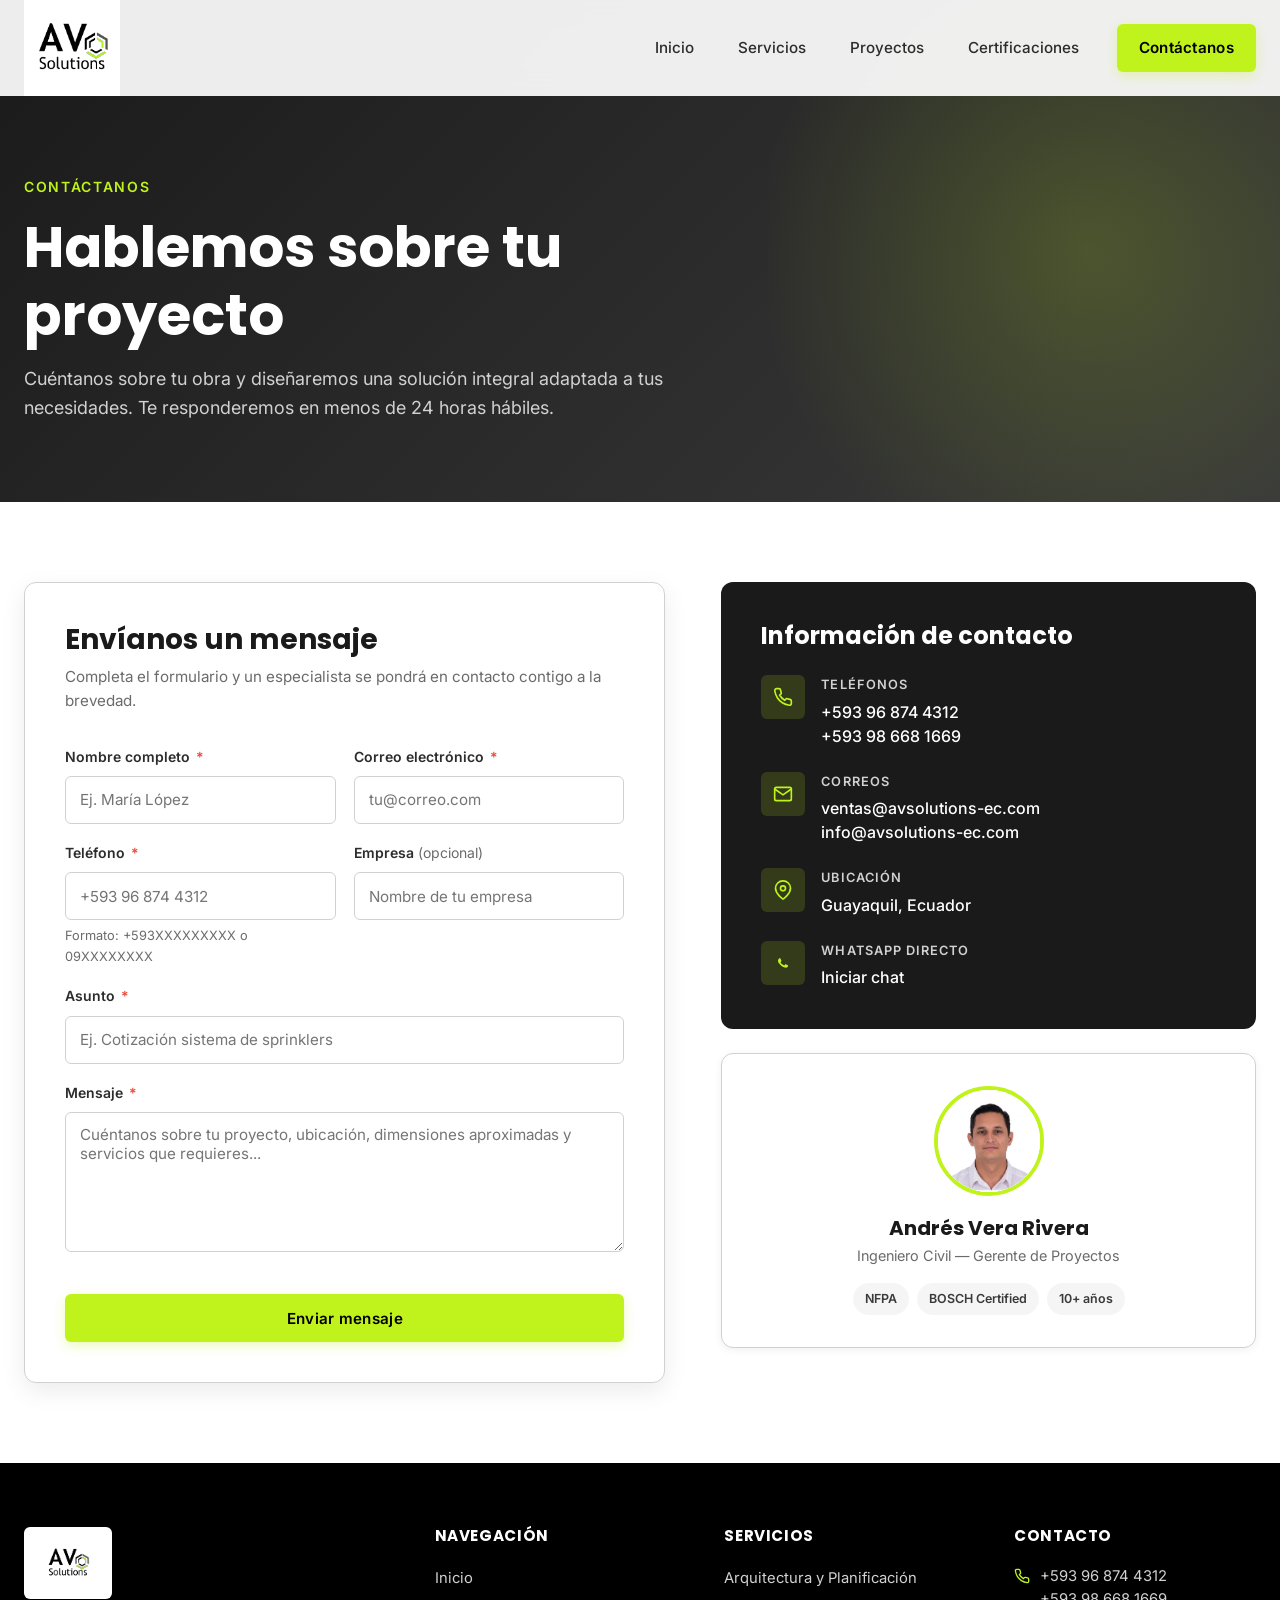
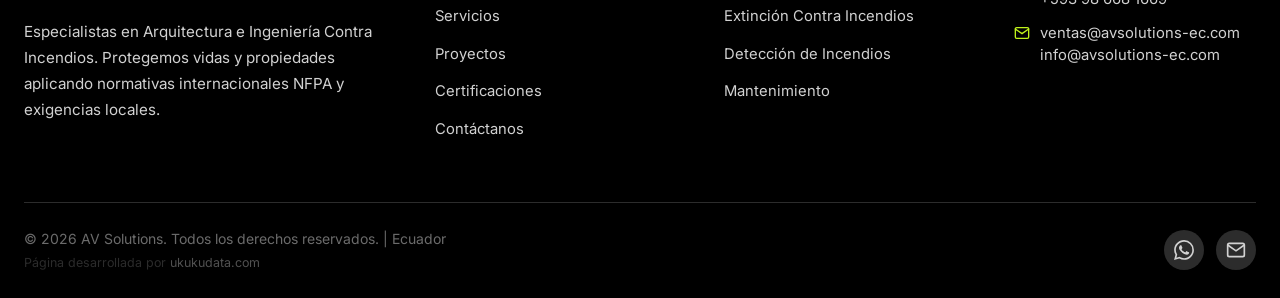
==== contactanos.html @ bc792be4 "Initial commit: AV Solutions website" ====
<!DOCTYPE html>
<html lang="es">
<head>
    <meta charset="UTF-8">
    <meta name="viewport" content="width=device-width, initial-scale=1.0">
    <meta name="description" content="Contáctanos para asesoría en sistemas contra incendios. AV Solutions - Ecuador. Andrés Vera Rivera, Ingeniero Civil, Gerente de Proyectos.">
    <title>Contáctanos - AV Solutions | Arquitectura e Ingeniería Contra Incendios</title>

    <link rel="icon" type="image/svg+xml" href="img/Logo_del_Cliente.svg">
    <link rel="preconnect" href="https://fonts.googleapis.com">
    <link rel="preconnect" href="https://fonts.gstatic.com" crossorigin>
    <link href="https://fonts.googleapis.com/css2?family=Inter:wght@400;500;600;700&family=Poppins:wght@500;600;700;800&display=swap" rel="stylesheet">
    <link rel="stylesheet" href="css/styles.css">

    <!-- Forminit SDK -->
    <script src="https://forminit.com/sdk/v1/forminit.js" defer></script>
</head>
<body>

    <!-- ============= HEADER ============= -->
    <header class="header">
        <div class="container">
            <nav class="nav" aria-label="Navegación principal">
                <a href="index.html" class="nav-logo" aria-label="AV Solutions - Inicio">
                    <img src="img/Logo_del_Cliente.svg" alt="AV Solutions">
                </a>

                <button class="nav-toggle" aria-label="Abrir menú" aria-expanded="false">
                    <span></span>
                    <span></span>
                    <span></span>
                </button>

                <ul class="nav-menu">
                    <li><a href="index.html" class="nav-link">Inicio</a></li>
                    <li><a href="servicios.html" class="nav-link">Servicios</a></li>
                    <li><a href="index.html#proyectos" class="nav-link">Proyectos</a></li>
                    <li><a href="index.html#certificaciones" class="nav-link">Certificaciones</a></li>
                    <li><a href="contactanos.html" class="btn btn-primary nav-cta is-active">Contáctanos</a></li>
                </ul>
            </nav>
        </div>
    </header>

    <!-- ============= PAGE HERO ============= -->
    <section class="page-hero">
        <div class="container">
            <p class="page-hero-eyebrow">Contáctanos</p>
            <h1 class="page-hero-title">Hablemos sobre tu proyecto</h1>
            <p class="page-hero-text">
                Cuéntanos sobre tu obra y diseñaremos una solución integral adaptada a tus necesidades. Te responderemos en menos de 24 horas hábiles.
            </p>
        </div>
    </section>

    <!-- ============= CONTACTO ============= -->
    <section class="contacto">
        <div class="container">
            <div class="contacto-grid">

                <!-- ----- Formulario ----- -->
                <div class="reveal">
                    <div class="form-card">
                        <h2>Envíanos un mensaje</h2>
                        <p class="form-card-subtitle">Completa el formulario y un especialista se pondrá en contacto contigo a la brevedad.</p>

                        <form id="contact-form" class="form-grid" novalidate>

                            <div class="form-field">
                                <label for="fullName" class="form-label">
                                    Nombre completo <span class="required">*</span>
                                </label>
                                <input
                                    type="text"
                                    id="fullName"
                                    name="fi-sender-fullName"
                                    class="form-input"
                                    placeholder="Ej. María López"
                                    autocomplete="name"
                                    required
                                >
                                <span class="form-error"></span>
                            </div>

                            <div class="form-field">
                                <label for="email" class="form-label">
                                    Correo electrónico <span class="required">*</span>
                                </label>
                                <input
                                    type="email"
                                    id="email"
                                    name="fi-sender-email"
                                    class="form-input"
                                    placeholder="tu@correo.com"
                                    autocomplete="email"
                                    required
                                >
                                <span class="form-error"></span>
                            </div>

                            <div class="form-field">
                                <label for="phone" class="form-label">
                                    Teléfono <span class="required">*</span>
                                </label>
                                <input
                                    type="tel"
                                    id="phone"
                                    name="fi-sender-phone"
                                    class="form-input"
                                    placeholder="+593 96 874 4312"
                                    autocomplete="tel"
                                    required
                                >
                                <span class="form-help">Formato: +593XXXXXXXXX o 09XXXXXXXX</span>
                                <span class="form-error"></span>
                            </div>

                            <div class="form-field">
                                <label for="company" class="form-label">
                                    Empresa <span style="color: var(--color-gris-500); font-weight: normal;">(opcional)</span>
                                </label>
                                <input
                                    type="text"
                                    id="company"
                                    name="fi-text-company"
                                    class="form-input"
                                    placeholder="Nombre de tu empresa"
                                    autocomplete="organization"
                                >
                                <span class="form-error"></span>
                            </div>

                            <div class="form-field full">
                                <label for="subject" class="form-label">
                                    Asunto <span class="required">*</span>
                                </label>
                                <input
                                    type="text"
                                    id="subject"
                                    name="fi-text-subject"
                                    class="form-input"
                                    placeholder="Ej. Cotización sistema de sprinklers"
                                    required
                                >
                                <span class="form-error"></span>
                            </div>

                            <div class="form-field full">
                                <label for="message" class="form-label">
                                    Mensaje <span class="required">*</span>
                                </label>
                                <textarea
                                    id="message"
                                    name="fi-text-message"
                                    class="form-textarea"
                                    placeholder="Cuéntanos sobre tu proyecto, ubicación, dimensiones aproximadas y servicios que requieres..."
                                    rows="5"
                                    required
                                ></textarea>
                                <span class="form-error"></span>
                            </div>

                            <button type="submit" class="btn btn-primary form-submit">
                                Enviar mensaje
                            </button>

                            <div class="form-message" role="status" aria-live="polite"></div>
                        </form>
                    </div>
                </div>

                <!-- ----- Información de contacto ----- -->
                <div class="reveal">
                    <div class="contact-info-card">
                        <h3>Información de contacto</h3>
                        <div class="contact-info-list">
                            <div class="contact-info-item">
                                <div class="contact-info-icon">
                                    <svg width="20" height="20" viewBox="0 0 24 24" fill="none" stroke="currentColor" stroke-width="2" stroke-linecap="round">
                                        <path d="M22 16.92v3a2 2 0 0 1-2.18 2 19.79 19.79 0 0 1-8.63-3.07 19.5 19.5 0 0 1-6-6 19.79 19.79 0 0 1-3.07-8.67A2 2 0 0 1 4.11 2h3a2 2 0 0 1 2 1.72 12.84 12.84 0 0 0 .7 2.81 2 2 0 0 1-.45 2.11L8.09 9.91a16 16 0 0 0 6 6l1.27-1.27a2 2 0 0 1 2.11-.45 12.84 12.84 0 0 0 2.81.7A2 2 0 0 1 22 16.92z"/>
                                    </svg>
                                </div>
                                <div class="contact-info-text">
                                    <span class="label">Teléfonos</span>
                                    <span class="value">
                                        <a href="tel:+593968744312">+593 96 874 4312</a><br>
                                        <a href="tel:+593986681669">+593 98 668 1669</a>
                                    </span>
                                </div>
                            </div>

                            <div class="contact-info-item">
                                <div class="contact-info-icon">
                                    <svg width="20" height="20" viewBox="0 0 24 24" fill="none" stroke="currentColor" stroke-width="2" stroke-linecap="round">
                                        <path d="M4 4h16c1.1 0 2 .9 2 2v12c0 1.1-.9 2-2 2H4c-1.1 0-2-.9-2-2V6c0-1.1.9-2 2-2z"/>
                                        <polyline points="22,6 12,13 2,6"/>
                                    </svg>
                                </div>
                                <div class="contact-info-text">
                                    <span class="label">Correos</span>
                                    <span class="value">
                                        <a href="mailto:ventas@avsolutions-ec.com">ventas@avsolutions-ec.com</a><br>
                                        <a href="mailto:info@avsolutions-ec.com">info@avsolutions-ec.com</a>
                                    </span>
                                </div>
                            </div>

                            <div class="contact-info-item">
                                <div class="contact-info-icon">
                                    <svg width="20" height="20" viewBox="0 0 24 24" fill="none" stroke="currentColor" stroke-width="2" stroke-linecap="round">
                                        <path d="M21 10c0 7-9 13-9 13s-9-6-9-13a9 9 0 0 1 18 0z"/>
                                        <circle cx="12" cy="10" r="3"/>
                                    </svg>
                                </div>
                                <div class="contact-info-text">
                                    <span class="label">Ubicación</span>
                                    <span class="value">Guayaquil, Ecuador</span>
                                </div>
                            </div>

                            <div class="contact-info-item">
                                <div class="contact-info-icon">
                                    <svg width="20" height="20" viewBox="0 0 24 24" fill="currentColor">
                                        <path d="M17.472 14.382c-.297-.149-1.758-.867-2.03-.967-.273-.099-.471-.148-.67.15-.197.297-.767.966-.94 1.164-.173.199-.347.223-.644.075-.297-.15-1.255-.463-2.39-1.475-.883-.788-1.48-1.761-1.653-2.059-.173-.297-.018-.458.13-.606.134-.133.298-.347.446-.52.149-.174.198-.298.298-.497.099-.198.05-.371-.025-.52-.075-.149-.669-1.612-.916-2.207-.242-.579-.487-.5-.669-.51-.173-.008-.371-.01-.57-.01-.198 0-.52.074-.792.372-.272.297-1.04 1.016-1.04 2.479 0 1.462 1.065 2.875 1.213 3.074.149.198 2.096 3.2 5.077 4.487.709.306 1.262.489 1.694.625.712.227 1.36.195 1.871.118.571-.085 1.758-.719 2.006-1.413.248-.694.248-1.289.173-1.413-.074-.124-.272-.198-.57-.347"/>
                                    </svg>
                                </div>
                                <div class="contact-info-text">
                                    <span class="label">WhatsApp directo</span>
                                    <span class="value">
                                        <a href="https://wa.me/593968744312" target="_blank" rel="noopener">Iniciar chat</a>
                                    </span>
                                </div>
                            </div>
                        </div>
                    </div>

                    <div class="manager-card">
                        <div class="manager-photo">
                            <img src="img/Foto_Cliente.svg" alt="Andrés Vera Rivera">
                        </div>
                        <h4>Andrés Vera Rivera</h4>
                        <p class="role">Ingeniero Civil — Gerente de Proyectos</p>
                        <div class="badges">
                            <span class="badge">NFPA</span>
                            <span class="badge">BOSCH Certified</span>
                            <span class="badge">10+ años</span>
                        </div>
                    </div>
                </div>

            </div>
        </div>
    </section>

    <!-- ============= FOOTER ============= -->
    <footer class="footer">
        <div class="container">
            <div class="footer-grid">
                <div class="footer-brand">
                    <a href="index.html" class="footer-brand-logo" aria-label="AV Solutions - Inicio">
                        <img src="img/Logo_del_Cliente.svg" alt="AV Solutions">
                    </a>
                    <p>Especialistas en Arquitectura e Ingeniería Contra Incendios. Protegemos vidas y propiedades aplicando normativas internacionales NFPA y exigencias locales.</p>
                </div>

                <div class="footer-col">
                    <h5>Navegación</h5>
                    <ul>
                        <li><a href="index.html">Inicio</a></li>
                        <li><a href="servicios.html">Servicios</a></li>
                        <li><a href="index.html#proyectos">Proyectos</a></li>
                        <li><a href="index.html#certificaciones">Certificaciones</a></li>
                        <li><a href="contactanos.html">Contáctanos</a></li>
                    </ul>
                </div>

                <div class="footer-col">
                    <h5>Servicios</h5>
                    <ul>
                        <li><a href="servicios.html#arquitectura">Arquitectura y Planificación</a></li>
                        <li><a href="servicios.html#extincion">Extinción Contra Incendios</a></li>
                        <li><a href="servicios.html#deteccion">Detección de Incendios</a></li>
                        <li><a href="servicios.html#mantenimiento">Mantenimiento</a></li>
                    </ul>
                </div>

                <div class="footer-col">
                    <h5>Contacto</h5>
                    <div class="footer-contact-item">
                        <svg width="16" height="16" viewBox="0 0 24 24" fill="none" stroke="currentColor" stroke-width="2" stroke-linecap="round"><path d="M22 16.92v3a2 2 0 0 1-2.18 2 19.79 19.79 0 0 1-8.63-3.07 19.5 19.5 0 0 1-6-6 19.79 19.79 0 0 1-3.07-8.67A2 2 0 0 1 4.11 2h3a2 2 0 0 1 2 1.72 12.84 12.84 0 0 0 .7 2.81 2 2 0 0 1-.45 2.11L8.09 9.91a16 16 0 0 0 6 6l1.27-1.27a2 2 0 0 1 2.11-.45 12.84 12.84 0 0 0 2.81.7A2 2 0 0 1 22 16.92z"/></svg>
                        <span>+593 96 874 4312<br>+593 98 668 1669</span>
                    </div>
                    <div class="footer-contact-item">
                        <svg width="16" height="16" viewBox="0 0 24 24" fill="none" stroke="currentColor" stroke-width="2" stroke-linecap="round"><path d="M4 4h16c1.1 0 2 .9 2 2v12c0 1.1-.9 2-2 2H4c-1.1 0-2-.9-2-2V6c0-1.1.9-2 2-2z"/><polyline points="22,6 12,13 2,6"/></svg>
                        <span>ventas@avsolutions-ec.com<br>info@avsolutions-ec.com</span>
                    </div>
                </div>
            </div>

            <div class="footer-bottom">
                <p>&copy; <span id="year">2025</span> AV Solutions. Todos los derechos reservados. | Ecuador<br><span class="footer-credit">Página desarrollada por <a href="https://ukukudata.com" target="_blank" rel="noopener">ukukudata.com</a></span></p>
                <div class="footer-social" aria-label="Redes sociales">
                    <a href="https://wa.me/593968744312" aria-label="WhatsApp" target="_blank" rel="noopener">
                        <svg width="20" height="20" viewBox="0 0 24 24" fill="currentColor"><path d="M17.472 14.382c-.297-.149-1.758-.867-2.03-.967-.273-.099-.471-.148-.67.15-.197.297-.767.966-.94 1.164-.173.199-.347.223-.644.075-.297-.15-1.255-.463-2.39-1.475-.883-.788-1.48-1.761-1.653-2.059-.173-.297-.018-.458.13-.606.134-.133.298-.347.446-.52.149-.174.198-.298.298-.497.099-.198.05-.371-.025-.52-.075-.149-.669-1.612-.916-2.207-.242-.579-.487-.5-.669-.51-.173-.008-.371-.01-.57-.01-.198 0-.52.074-.792.372-.272.297-1.04 1.016-1.04 2.479 0 1.462 1.065 2.875 1.213 3.074.149.198 2.096 3.2 5.077 4.487.709.306 1.262.489 1.694.625.712.227 1.36.195 1.871.118.571-.085 1.758-.719 2.006-1.413.248-.694.248-1.289.173-1.413-.074-.124-.272-.198-.57-.347m-5.421 7.403h-.004a9.87 9.87 0 01-5.031-1.378l-.361-.214-3.741.982.998-3.648-.235-.374a9.86 9.86 0 01-1.51-5.26c.001-5.45 4.436-9.884 9.888-9.884 2.64 0 5.122 1.03 6.988 2.898a9.825 9.825 0 012.893 6.994c-.003 5.45-4.437 9.884-9.885 9.884m8.413-18.297A11.815 11.815 0 0012.05 0C5.495 0 .16 5.335.157 11.892c0 2.096.547 4.142 1.588 5.945L.057 24l6.305-1.654a11.882 11.882 0 005.683 1.448h.005c6.554 0 11.89-5.335 11.893-11.893a11.821 11.821 0 00-3.48-8.413Z"/></svg>
                    </a>
                    <a href="mailto:ventas@avsolutions-ec.com" aria-label="Email">
                        <svg width="20" height="20" viewBox="0 0 24 24" fill="none" stroke="currentColor" stroke-width="2"><path d="M4 4h16c1.1 0 2 .9 2 2v12c0 1.1-.9 2-2 2H4c-1.1 0-2-.9-2-2V6c0-1.1.9-2 2-2z"/><polyline points="22,6 12,13 2,6"/></svg>
                    </a>
                </div>
            </div>
        </div>
    </footer>

    <script>document.getElementById('year').textContent = new Date().getFullYear();</script>
    <script src="js/script.js"></script>

</body>
</html>
---- css/styles.css ----
/* ==========================================================================
   AV Solutions — Hoja de estilos principal
   Arquitectura e Ingeniería Contra Incendios
   ========================================================================== */

/* ---------- Variables de marca ---------- */
:root {
    --color-verde: #C0F31B;
    --color-verde-oscuro: #9BC516;
    --color-verde-suave: #E8FBC2;
    --color-negro: #000000;
    --color-gris-900: #1A1A1A;
    --color-gris-800: #2C2C2C;
    --color-gris-700: #3A3A3A;
    --color-gris-500: #6B6B6B;
    --color-gris-300: #D1D1D1;
    --color-gris-100: #F5F5F5;
    --color-blanco: #FFFFFF;
    --color-error: #E74C3C;
    --color-exito: #27AE60;

    --font-base: 'Inter', system-ui, -apple-system, sans-serif;
    --font-display: 'Poppins', system-ui, sans-serif;

    --header-height: 96px;
    --container-max: 1280px;
    --radio-sm: 6px;
    --radio-md: 12px;
    --radio-lg: 20px;

    --sombra-sm: 0 2px 8px rgba(0, 0, 0, 0.06);
    --sombra-md: 0 8px 24px rgba(0, 0, 0, 0.08);
    --sombra-lg: 0 16px 48px rgba(0, 0, 0, 0.12);

    --transicion: 0.3s cubic-bezier(0.4, 0, 0.2, 1);
}

/* ---------- Reset ---------- */
*,
*::before,
*::after {
    box-sizing: border-box;
    margin: 0;
    padding: 0;
}

html {
    scroll-behavior: smooth;
    -webkit-text-size-adjust: 100%;
}

body {
    font-family: var(--font-base);
    color: var(--color-gris-800);
    background-color: var(--color-blanco);
    line-height: 1.6;
    font-size: 16px;
    -webkit-font-smoothing: antialiased;
    overflow-x: hidden;
}

img,
svg {
    max-width: 100%;
    height: auto;
    display: block;
}

a {
    color: inherit;
    text-decoration: none;
    transition: color var(--transicion);
}

button {
    font-family: inherit;
    cursor: pointer;
    border: none;
    background: none;
}

ul {
    list-style: none;
}

h1, h2, h3, h4, h5, h6 {
    font-family: var(--font-display);
    color: var(--color-gris-900);
    line-height: 1.2;
    font-weight: 700;
}

/* ---------- Layout ---------- */
.container {
    width: 100%;
    max-width: var(--container-max);
    margin: 0 auto;
    padding: 0 24px;
}

section {
    padding: 80px 0;
}

.section-header {
    text-align: center;
    margin-bottom: 56px;
}

.section-eyebrow {
    display: inline-block;
    color: var(--color-gris-700);
    font-size: 0.875rem;
    font-weight: 600;
    letter-spacing: 0.12em;
    text-transform: uppercase;
    margin-bottom: 16px;
    position: relative;
    padding-left: 40px;
}

.section-eyebrow::before {
    content: '';
    position: absolute;
    left: 0;
    top: 50%;
    width: 28px;
    height: 2px;
    background: var(--color-verde);
}

.section-title {
    font-size: clamp(1.75rem, 4vw, 2.75rem);
    margin-bottom: 16px;
}

.section-subtitle {
    color: var(--color-gris-500);
    font-size: 1.0625rem;
    max-width: 640px;
    margin: 0 auto;
}

/* ---------- Botones ---------- */
.btn {
    display: inline-flex;
    align-items: center;
    justify-content: center;
    gap: 8px;
    padding: 14px 28px;
    border-radius: var(--radio-sm);
    font-weight: 600;
    font-size: 0.95rem;
    letter-spacing: 0.02em;
    transition: all var(--transicion);
    min-height: 48px;
    cursor: pointer;
    text-align: center;
}

.btn-primary {
    background-color: var(--color-verde);
    color: var(--color-negro);
    box-shadow: 0 4px 12px rgba(192, 243, 27, 0.3);
}

.btn-primary:hover {
    background-color: var(--color-verde-oscuro);
    transform: translateY(-2px);
    box-shadow: 0 6px 20px rgba(192, 243, 27, 0.4);
}

.btn-dark {
    background-color: var(--color-gris-900);
    color: var(--color-blanco);
}

.btn-dark:hover {
    background-color: var(--color-negro);
    transform: translateY(-2px);
    box-shadow: var(--sombra-md);
}

.btn-outline {
    background-color: transparent;
    color: var(--color-gris-900);
    border: 2px solid var(--color-gris-900);
}

.btn-outline:hover {
    background-color: var(--color-gris-900);
    color: var(--color-blanco);
}

.btn-arrow::after {
    content: '→';
    transition: transform var(--transicion);
}

.btn-arrow:hover::after {
    transform: translateX(4px);
}

/* ==========================================================================
   HEADER / NAVBAR
   ========================================================================== */
.header {
    position: fixed;
    top: 0;
    left: 0;
    right: 0;
    height: var(--header-height);
    background: rgba(255, 255, 255, 0.92);
    backdrop-filter: blur(12px);
    -webkit-backdrop-filter: blur(12px);
    z-index: 1000;
    border-bottom: 1px solid transparent;
    transition: border-color var(--transicion), box-shadow var(--transicion);
}

.header.is-scrolled {
    border-bottom-color: var(--color-gris-300);
    box-shadow: var(--sombra-sm);
}

.nav {
    height: 100%;
    display: flex;
    align-items: center;
    justify-content: space-between;
}

.nav-logo {
    display: flex;
    align-items: center;
    height: 100%;
    padding: 0;
    margin: 0;
    z-index: 1100;
}

.nav-logo img {
    height: 100%;
    width: auto;
    max-height: 96px;
    display: block;
}

.nav-menu {
    display: flex;
    align-items: center;
    gap: 8px;
}

.nav-link {
    display: inline-block;
    padding: 10px 18px;
    color: var(--color-gris-800);
    font-weight: 500;
    font-size: 0.95rem;
    border-radius: var(--radio-sm);
    position: relative;
    transition: color var(--transicion), background var(--transicion);
}

.nav-link:hover {
    color: var(--color-negro);
}

.nav-link.is-active {
    color: var(--color-negro);
    font-weight: 600;
}

.nav-link.is-active::after {
    content: '';
    position: absolute;
    left: 18px;
    right: 18px;
    bottom: 4px;
    height: 3px;
    background: var(--color-verde);
    border-radius: 2px;
}

.nav-cta {
    margin-left: 12px;
    padding: 12px 22px;
    min-height: 44px;
}

.nav-toggle {
    display: none;
    width: 44px;
    height: 44px;
    flex-direction: column;
    justify-content: center;
    align-items: center;
    gap: 5px;
    z-index: 1100;
}

.nav-toggle span {
    display: block;
    width: 24px;
    height: 2px;
    background-color: var(--color-gris-900);
    transition: all var(--transicion);
    border-radius: 2px;
}

.nav-toggle.is-open span:nth-child(1) {
    transform: translateY(7px) rotate(45deg);
}

.nav-toggle.is-open span:nth-child(2) {
    opacity: 0;
}

.nav-toggle.is-open span:nth-child(3) {
    transform: translateY(-7px) rotate(-45deg);
}

/* ==========================================================================
   HERO — INICIO
   ========================================================================== */
.hero {
    position: relative;
    min-height: 92vh;
    display: flex;
    align-items: center;
    padding: calc(var(--header-height) + 60px) 0 80px;
    background: linear-gradient(135deg, #FAFAFA 0%, #FFFFFF 60%, #F0F0F0 100%);
    overflow: hidden;
}

.hero::before {
    content: '';
    position: absolute;
    top: -10%;
    right: -10%;
    width: 60%;
    height: 70%;
    background: radial-gradient(circle, var(--color-verde-suave) 0%, transparent 70%);
    opacity: 0.7;
    z-index: 0;
}

.hero-shape {
    position: absolute;
    bottom: 0;
    left: 0;
    width: 35%;
    height: 60%;
    background: linear-gradient(135deg, var(--color-verde) 0%, var(--color-verde-suave) 100%);
    clip-path: polygon(0 100%, 0 0, 100% 100%);
    opacity: 0.18;
    z-index: 0;
}

.hero-content {
    position: relative;
    z-index: 2;
    display: grid;
    grid-template-columns: 1.2fr 1fr;
    gap: 64px;
    align-items: center;
}

.hero-text {
    max-width: 640px;
}

.hero-eyebrow {
    display: inline-flex;
    align-items: center;
    gap: 10px;
    padding: 8px 18px;
    background: var(--color-blanco);
    border: 1px solid var(--color-gris-300);
    border-radius: 100px;
    font-size: 0.85rem;
    font-weight: 600;
    color: var(--color-gris-800);
    margin-bottom: 28px;
    box-shadow: var(--sombra-sm);
}

.hero-eyebrow .dot {
    width: 8px;
    height: 8px;
    border-radius: 50%;
    background: var(--color-verde);
    box-shadow: 0 0 0 4px rgba(192, 243, 27, 0.25);
}

.hero-title {
    font-size: clamp(2.25rem, 5.5vw, 4rem);
    line-height: 1.05;
    letter-spacing: -0.02em;
    margin-bottom: 24px;
}

.hero-title .accent {
    position: relative;
    display: inline-block;
}

.hero-title .accent::after {
    content: '';
    position: absolute;
    left: 0;
    right: 0;
    bottom: 6px;
    height: 14px;
    background: var(--color-verde);
    z-index: -1;
    opacity: 0.85;
}

.hero-subtitle {
    font-size: 1.125rem;
    color: var(--color-gris-700);
    margin-bottom: 36px;
    max-width: 560px;
}

.hero-actions {
    display: flex;
    flex-wrap: wrap;
    gap: 16px;
    margin-bottom: 48px;
}

.hero-stats {
    display: flex;
    gap: 40px;
    padding-top: 32px;
    border-top: 1px solid var(--color-gris-300);
}

.hero-stat .num {
    font-family: var(--font-display);
    font-size: 2rem;
    font-weight: 700;
    color: var(--color-gris-900);
    display: block;
    line-height: 1;
}

.hero-stat .label {
    font-size: 0.85rem;
    color: var(--color-gris-500);
    margin-top: 6px;
    display: block;
}

.hero-visual {
    position: relative;
    aspect-ratio: 1 / 1;
    max-width: 520px;
    width: 100%;
    justify-self: end;
}

/* ----- Carrusel del hero ----- */
.hero-carousel {
    position: absolute;
    inset: 0;
    border-radius: var(--radio-lg);
    overflow: hidden;
    box-shadow: var(--sombra-lg);
    background: var(--color-gris-900);
}

.hero-carousel::after {
    content: '';
    position: absolute;
    inset: 0;
    background: linear-gradient(180deg, transparent 50%, rgba(0,0,0,0.25) 100%);
    pointer-events: none;
    z-index: 2;
}

.hero-slide {
    position: absolute;
    inset: 0;
    opacity: 0;
    transform: scale(1.08);
    transition: opacity 1.2s ease, transform 6s ease;
    z-index: 1;
}

.hero-slide img,
.hero-slide svg {
    width: 100%;
    height: 100%;
    object-fit: cover;
    display: block;
}

.hero-slide.is-active {
    opacity: 1;
    transform: scale(1);
    z-index: 2;
}

.hero-carousel-dots {
    position: absolute;
    bottom: 18px;
    left: 50%;
    transform: translateX(-50%);
    display: flex;
    gap: 8px;
    z-index: 4;
}

.hero-carousel-dot {
    width: 8px;
    height: 8px;
    border-radius: 50%;
    background: rgba(255, 255, 255, 0.4);
    border: none;
    padding: 0;
    cursor: pointer;
    transition: all var(--transicion);
}

.hero-carousel-dot.is-active {
    background: var(--color-verde);
    width: 24px;
    border-radius: 4px;
}

.hero-slide-label {
    position: absolute;
    bottom: 48px;
    left: 24px;
    right: 24px;
    color: var(--color-blanco);
    z-index: 3;
    font-family: var(--font-display);
    font-weight: 600;
    font-size: 1.1rem;
    text-shadow: 0 2px 8px rgba(0,0,0,0.5);
    opacity: 0;
    transform: translateY(10px);
    transition: opacity 0.6s ease 0.4s, transform 0.6s ease 0.4s;
}

.hero-slide.is-active .hero-slide-label {
    opacity: 1;
    transform: translateY(0);
}

.hero-badge {
    position: absolute;
    bottom: -24px;
    left: -24px;
    background: var(--color-blanco);
    padding: 18px 22px;
    border-radius: var(--radio-md);
    box-shadow: var(--sombra-lg);
    display: flex;
    align-items: center;
    gap: 14px;
    z-index: 3;
}

.hero-badge .badge-icon {
    width: 44px;
    height: 44px;
    border-radius: 50%;
    background: var(--color-verde);
    display: flex;
    align-items: center;
    justify-content: center;
    flex-shrink: 0;
    color: var(--color-negro);
    font-weight: 800;
    font-size: 1.25rem;
}

.hero-badge .badge-text {
    font-size: 0.85rem;
    line-height: 1.3;
}

.hero-badge .badge-text strong {
    display: block;
    font-size: 0.95rem;
    color: var(--color-gris-900);
}

/* ==========================================================================
   HERO — Páginas internas
   ========================================================================== */
.page-hero {
    padding: calc(var(--header-height) + 80px) 0 80px;
    background: linear-gradient(135deg, var(--color-gris-900) 0%, var(--color-gris-700) 100%);
    color: var(--color-blanco);
    position: relative;
    overflow: hidden;
}

.page-hero::before {
    content: '';
    position: absolute;
    top: -30%;
    right: -10%;
    width: 50%;
    height: 160%;
    background: radial-gradient(circle, rgba(192, 243, 27, 0.18), transparent 65%);
}

.page-hero .container {
    position: relative;
    z-index: 2;
}

.page-hero-eyebrow {
    color: var(--color-verde);
    font-size: 0.875rem;
    font-weight: 600;
    letter-spacing: 0.12em;
    text-transform: uppercase;
    margin-bottom: 16px;
}

.page-hero-title {
    font-size: clamp(2rem, 5vw, 3.5rem);
    color: var(--color-blanco);
    margin-bottom: 16px;
    max-width: 800px;
}

.page-hero-text {
    color: var(--color-gris-300);
    font-size: 1.125rem;
    max-width: 700px;
}

.page-hero.has-visual .page-hero-grid {
    display: grid;
    grid-template-columns: 1.2fr 1fr;
    gap: 56px;
    align-items: center;
}

.page-hero-visual {
    position: relative;
    aspect-ratio: 4 / 3;
    border-radius: var(--radio-lg);
    overflow: hidden;
    box-shadow: var(--sombra-lg);
    background: var(--color-gris-700);
}

.page-hero-visual img,
.page-hero-visual svg {
    width: 100%;
    height: 100%;
    object-fit: cover;
    display: block;
    animation: zoomIn 1.4s ease both;
}

.page-hero-visual::after {
    content: '';
    position: absolute;
    inset: 0;
    background: linear-gradient(135deg, transparent 50%, rgba(192, 243, 27, 0.18));
    pointer-events: none;
}

@keyframes zoomIn {
    from { opacity: 0; transform: scale(1.1); }
    to { opacity: 1; transform: scale(1); }
}

@media (max-width: 1024px) {
    .page-hero.has-visual .page-hero-grid {
        grid-template-columns: 1fr;
        gap: 40px;
    }
}

/* ==========================================================================
   SERVICIOS PREVIEW (Inicio)
   ========================================================================== */
.servicios {
    background: var(--color-gris-100);
}

.servicios-grid {
    display: grid;
    grid-template-columns: repeat(3, 1fr);
    gap: 28px;
}

.servicio-card {
    background: var(--color-blanco);
    border-radius: var(--radio-md);
    padding: 36px 32px;
    transition: transform var(--transicion), box-shadow var(--transicion);
    border: 1px solid transparent;
    position: relative;
    overflow: hidden;
}

.servicio-card::before {
    content: '';
    position: absolute;
    top: 0;
    left: 0;
    right: 0;
    height: 4px;
    background: var(--color-verde);
    transform: scaleX(0);
    transform-origin: left;
    transition: transform 0.4s cubic-bezier(0.4, 0, 0.2, 1);
}

.servicio-card:hover {
    transform: translateY(-6px);
    box-shadow: var(--sombra-lg);
    border-color: var(--color-gris-300);
}

.servicio-card:hover::before {
    transform: scaleX(1);
}

.servicio-icon {
    width: 64px;
    height: 64px;
    border-radius: var(--radio-sm);
    background: var(--color-verde-suave);
    display: flex;
    align-items: center;
    justify-content: center;
    margin-bottom: 24px;
    color: var(--color-gris-900);
    overflow: hidden;
}

.servicio-icon img {
    width: 100%;
    height: 100%;
    object-fit: contain;
    padding: 8px;
}

.servicio-card h3 {
    font-size: 1.375rem;
    margin-bottom: 12px;
}

.servicio-card p {
    color: var(--color-gris-500);
    margin-bottom: 24px;
    font-size: 0.95rem;
}

.servicio-features {
    margin-bottom: 24px;
}

.servicio-features li {
    padding: 8px 0 8px 28px;
    position: relative;
    color: var(--color-gris-700);
    font-size: 0.925rem;
    border-bottom: 1px solid var(--color-gris-100);
}

.servicio-features li:last-child {
    border-bottom: none;
}

.servicio-features li::before {
    content: '';
    position: absolute;
    left: 0;
    top: 18px;
    width: 14px;
    height: 2px;
    background: var(--color-verde);
}

.servicio-link {
    display: inline-flex;
    align-items: center;
    gap: 8px;
    color: var(--color-gris-900);
    font-weight: 600;
    font-size: 0.9rem;
}

.servicio-link::after {
    content: '→';
    transition: transform var(--transicion);
}

.servicio-link:hover::after {
    transform: translateX(4px);
}

/* ==========================================================================
   PROYECTOS EMBLEMÁTICOS
   ========================================================================== */
.proyectos-grid {
    display: grid;
    grid-template-columns: repeat(3, 1fr);
    gap: 24px;
}

.proyecto-card {
    position: relative;
    aspect-ratio: 1 / 1;
    border-radius: var(--radio-md);
    overflow: hidden;
    background: var(--color-gris-900);
    cursor: pointer;
    transition: transform var(--transicion);
}

.proyecto-card:hover {
    transform: translateY(-4px);
}

.proyecto-media {
    position: absolute;
    inset: 0;
    overflow: hidden;
}

.proyecto-media-slide {
    position: absolute;
    inset: 0;
    opacity: 0;
    transform: scale(1.06);
    transition: opacity 1s ease, transform 5s ease;
}

.proyecto-media-slide.is-active {
    opacity: 1;
    transform: scale(1);
}

.proyecto-card:hover .proyecto-media-slide.is-active {
    transform: scale(1.08);
}

.proyecto-media-slide img {
    width: 100%;
    height: 100%;
    object-fit: cover;
    display: block;
}

.proyecto-overlay {
    position: absolute;
    inset: 0;
    background: linear-gradient(180deg, transparent 30%, rgba(0, 0, 0, 0.85) 100%);
    padding: 32px;
    display: flex;
    flex-direction: column;
    justify-content: flex-end;
    color: var(--color-blanco);
    z-index: 2;
}

.proyecto-tag {
    display: inline-block;
    align-self: flex-start;
    padding: 4px 12px;
    background: var(--color-verde);
    color: var(--color-negro);
    font-size: 0.75rem;
    font-weight: 700;
    border-radius: 100px;
    letter-spacing: 0.05em;
    margin-bottom: 12px;
    text-transform: uppercase;
}

.proyecto-card h3 {
    color: var(--color-blanco);
    font-size: 1.5rem;
    margin-bottom: 8px;
    letter-spacing: 0.02em;
}

.proyecto-subtitle {
    font-size: 0.95rem;
    color: var(--color-gris-300);
    margin-bottom: 12px;
}

.proyecto-desc {
    font-size: 0.875rem;
    color: rgba(255, 255, 255, 0.85);
    margin-bottom: 16px;
    line-height: 1.5;
    max-height: 0;
    opacity: 0;
    overflow: hidden;
    transition: all 0.4s cubic-bezier(0.4, 0, 0.2, 1);
}

.proyecto-card:hover .proyecto-desc {
    max-height: 100px;
    opacity: 1;
    margin-bottom: 16px;
}

.proyecto-meta {
    display: flex;
    gap: 16px;
    flex-wrap: wrap;
    font-size: 0.8rem;
    color: var(--color-verde);
    font-weight: 600;
}

.proyecto-meta span {
    display: flex;
    align-items: center;
    gap: 6px;
}

/* ==========================================================================
   CLIENTES (logos) — Marquee animado
   ========================================================================== */
.clientes {
    background: var(--color-blanco);
    overflow: hidden;
}

.clientes-marquee {
    position: relative;
    width: 100%;
    overflow: hidden;
    mask-image: linear-gradient(90deg, transparent 0, #000 8%, #000 92%, transparent 100%);
    -webkit-mask-image: linear-gradient(90deg, transparent 0, #000 8%, #000 92%, transparent 100%);
}

.clientes-marquee + .clientes-marquee {
    margin-top: 24px;
}

.clientes-track {
    display: flex;
    width: max-content;
    gap: 64px;
    animation: marqueeLeft 60s linear infinite;
    will-change: transform;
}

.clientes-marquee.reverse .clientes-track {
    animation-name: marqueeRight;
    animation-duration: 70s;
}

.clientes-marquee:hover .clientes-track {
    animation-play-state: paused;
}

.cliente-logo {
    flex: 0 0 auto;
    height: 80px;
    width: auto;
    display: flex;
    align-items: center;
    justify-content: center;
    transition: transform var(--transicion);
}

.cliente-logo:hover {
    transform: scale(1.08);
}

.cliente-logo img {
    height: 100%;
    width: auto;
    max-width: none;
    object-fit: contain;
    display: block;
}

@keyframes marqueeLeft {
    from { transform: translateX(0); }
    to { transform: translateX(-50%); }
}

@keyframes marqueeRight {
    from { transform: translateX(-50%); }
    to { transform: translateX(0); }
}

/* ==========================================================================
   CERTIFICACIONES — Marquee animado
   ========================================================================== */
.certificaciones {
    background: var(--color-gris-100);
    overflow: hidden;
}

.certificados-marquee {
    position: relative;
    width: 100%;
    overflow: hidden;
    mask-image: linear-gradient(90deg, transparent 0, #000 6%, #000 94%, transparent 100%);
    -webkit-mask-image: linear-gradient(90deg, transparent 0, #000 6%, #000 94%, transparent 100%);
}

.certificados-marquee + .certificados-marquee {
    margin-top: 20px;
}

.certificados-track {
    display: flex;
    width: max-content;
    gap: 24px;
    animation: marqueeLeft 35s linear infinite;
    will-change: transform;
}

.certificados-marquee.reverse .certificados-track {
    animation-name: marqueeRight;
    animation-duration: 40s;
}

.certificados-marquee:hover .certificados-track {
    animation-play-state: paused;
}

.certificado-card {
    flex: 0 0 auto;
    width: 320px;
    height: 240px;
    background: var(--color-blanco);
    border-radius: var(--radio-md);
    display: flex;
    align-items: center;
    justify-content: center;
    overflow: hidden;
    transition: all var(--transicion);
    border: 1px solid var(--color-gris-300);
    cursor: pointer;
    box-shadow: var(--sombra-sm);
}

.certificado-card:hover {
    transform: translateY(-6px) scale(1.03);
    box-shadow: var(--sombra-lg);
    border-color: var(--color-verde);
}

.certificado-card img {
    width: 100%;
    height: 100%;
    object-fit: contain;
    display: block;
}

/* ==========================================================================
   CTA Section
   ========================================================================== */
.cta {
    padding: 80px 0;
    background: var(--color-gris-900);
    color: var(--color-blanco);
    position: relative;
    overflow: hidden;
}

.cta::before {
    content: '';
    position: absolute;
    top: -50%;
    left: -10%;
    width: 50%;
    height: 200%;
    background: radial-gradient(circle, rgba(192, 243, 27, 0.15), transparent 60%);
}

.cta .container {
    position: relative;
    z-index: 2;
    text-align: center;
    max-width: 720px;
}

.cta h2 {
    color: var(--color-blanco);
    font-size: clamp(1.75rem, 4vw, 2.5rem);
    margin-bottom: 16px;
}

.cta p {
    color: var(--color-gris-300);
    font-size: 1.0625rem;
    margin-bottom: 32px;
}

.cta-actions {
    display: flex;
    flex-wrap: wrap;
    gap: 16px;
    justify-content: center;
}

/* ==========================================================================
   PÁGINA SERVICIOS — Detalles
   ========================================================================== */
.servicio-detalle {
    padding: 100px 0;
    border-bottom: 1px solid var(--color-gris-100);
}

.servicio-detalle:nth-child(even) {
    background: var(--color-gris-100);
}

.servicio-detalle-grid {
    display: grid;
    grid-template-columns: 1fr 1fr;
    gap: 64px;
    align-items: center;
}

.servicio-detalle:nth-child(even) .servicio-detalle-grid {
    direction: rtl;
}

.servicio-detalle:nth-child(even) .servicio-detalle-grid > * {
    direction: ltr;
}

.servicio-detalle-info .section-eyebrow {
    margin-bottom: 16px;
}

.servicio-detalle-info h2 {
    font-size: clamp(1.75rem, 4vw, 2.5rem);
    margin-bottom: 24px;
}

.servicio-detalle-info > p {
    color: var(--color-gris-700);
    font-size: 1.0625rem;
    margin-bottom: 32px;
}

.servicio-detalle-list {
    display: grid;
    grid-template-columns: 1fr 1fr;
    gap: 16px;
    margin-bottom: 32px;
}

.servicio-detalle-list li {
    padding: 16px 16px 16px 44px;
    background: var(--color-blanco);
    border-radius: var(--radio-sm);
    position: relative;
    font-size: 0.95rem;
    color: var(--color-gris-800);
    box-shadow: var(--sombra-sm);
    border-left: 3px solid var(--color-verde);
}

.servicio-detalle:nth-child(even) .servicio-detalle-list li {
    background: var(--color-blanco);
}

.servicio-detalle-list li::before {
    content: '';
    position: absolute;
    left: 16px;
    top: 50%;
    transform: translateY(-50%);
    width: 16px;
    height: 16px;
    background: var(--color-verde);
    border-radius: 50%;
    box-shadow: inset 0 0 0 4px var(--color-blanco), 0 0 0 1px var(--color-verde);
}

.servicio-detalle-visual {
    position: relative;
    aspect-ratio: 4 / 5;
    border-radius: var(--radio-lg);
    overflow: hidden;
    box-shadow: var(--sombra-lg);
    background: var(--color-gris-700);
}

.servicio-detalle-visual > img {
    position: absolute;
    inset: 0;
    width: 100%;
    height: 100%;
    object-fit: cover;
    transition: transform 0.6s ease;
}

.servicio-detalle-visual:hover > img {
    transform: scale(1.04);
}

.servicio-detalle-visual::after {
    content: '';
    position: absolute;
    inset: 0;
    background: linear-gradient(180deg, transparent 40%, rgba(0,0,0,0.5) 100%);
    pointer-events: none;
}

.servicio-detalle-visual .visual-tag {
    position: absolute;
    bottom: 24px;
    left: 24px;
    right: 24px;
    background: rgba(0, 0, 0, 0.5);
    backdrop-filter: blur(8px);
    color: var(--color-blanco);
    padding: 16px 20px;
    border-radius: var(--radio-sm);
    z-index: 2;
    font-size: 0.875rem;
}

.servicio-detalle-visual .visual-tag strong {
    color: var(--color-verde);
    display: block;
    font-size: 1rem;
    margin-bottom: 4px;
}

/* ==========================================================================
   PÁGINA CONTACTO
   ========================================================================== */
.contacto {
    padding: 80px 0;
}

.contacto-grid {
    display: grid;
    grid-template-columns: 1.2fr 1fr;
    gap: 56px;
    align-items: start;
}

/* ----- Formulario ----- */
.form-card {
    background: var(--color-blanco);
    padding: 40px;
    border-radius: var(--radio-md);
    box-shadow: var(--sombra-md);
    border: 1px solid var(--color-gris-300);
}

.form-card h2 {
    font-size: 1.75rem;
    margin-bottom: 8px;
}

.form-card-subtitle {
    color: var(--color-gris-500);
    margin-bottom: 32px;
    font-size: 0.95rem;
}

.form-grid {
    display: grid;
    grid-template-columns: 1fr 1fr;
    gap: 18px;
}

.form-field {
    display: flex;
    flex-direction: column;
}

.form-field.full {
    grid-column: 1 / -1;
}

.form-label {
    font-size: 0.875rem;
    font-weight: 600;
    color: var(--color-gris-800);
    margin-bottom: 8px;
}

.form-label .required {
    color: var(--color-error);
    margin-left: 2px;
}

.form-input,
.form-textarea {
    width: 100%;
    padding: 12px 14px;
    border: 1.5px solid var(--color-gris-300);
    border-radius: var(--radio-sm);
    font-family: inherit;
    font-size: 0.95rem;
    color: var(--color-gris-900);
    background: var(--color-blanco);
    transition: border-color var(--transicion), box-shadow var(--transicion);
    min-height: 48px;
}

.form-input:focus,
.form-textarea:focus {
    outline: none;
    border-color: var(--color-verde);
    box-shadow: 0 0 0 3px rgba(192, 243, 27, 0.2);
}

.form-textarea {
    resize: vertical;
    min-height: 140px;
    font-family: inherit;
}

.form-field.has-error .form-input,
.form-field.has-error .form-textarea {
    border-color: var(--color-error);
    box-shadow: 0 0 0 3px rgba(231, 76, 60, 0.1);
}

.form-error {
    display: none;
    color: var(--color-error);
    font-size: 0.85rem;
    margin-top: 6px;
}

.form-field.has-error .form-error {
    display: block;
}

.form-help {
    color: var(--color-gris-500);
    font-size: 0.8rem;
    margin-top: 6px;
}

.form-submit {
    margin-top: 24px;
    width: 100%;
    grid-column: 1 / -1;
}

.form-submit:disabled {
    opacity: 0.6;
    cursor: not-allowed;
    transform: none;
}

.form-message {
    display: none;
    margin-top: 20px;
    padding: 14px 18px;
    border-radius: var(--radio-sm);
    font-size: 0.95rem;
    grid-column: 1 / -1;
}

.form-message.is-visible {
    display: block;
}

.form-message.success {
    background: rgba(39, 174, 96, 0.1);
    color: var(--color-exito);
    border-left: 4px solid var(--color-exito);
}

.form-message.error {
    background: rgba(231, 76, 60, 0.1);
    color: var(--color-error);
    border-left: 4px solid var(--color-error);
}

/* ----- Información de contacto ----- */
.contact-info-card {
    background: var(--color-gris-900);
    color: var(--color-blanco);
    padding: 40px;
    border-radius: var(--radio-md);
    margin-bottom: 24px;
}

.contact-info-card h3 {
    color: var(--color-blanco);
    font-size: 1.5rem;
    margin-bottom: 24px;
}

.contact-info-list {
    display: flex;
    flex-direction: column;
    gap: 24px;
}

.contact-info-item {
    display: flex;
    gap: 16px;
    align-items: flex-start;
}

.contact-info-icon {
    width: 44px;
    height: 44px;
    border-radius: var(--radio-sm);
    background: rgba(192, 243, 27, 0.15);
    display: flex;
    align-items: center;
    justify-content: center;
    color: var(--color-verde);
    flex-shrink: 0;
}

.contact-info-text .label {
    display: block;
    font-size: 0.8rem;
    color: var(--color-gris-300);
    margin-bottom: 4px;
    text-transform: uppercase;
    letter-spacing: 0.08em;
    font-weight: 600;
}

.contact-info-text .value {
    display: block;
    font-size: 1rem;
    color: var(--color-blanco);
    font-weight: 500;
    line-height: 1.5;
}

.contact-info-text .value a {
    color: var(--color-blanco);
    transition: color var(--transicion);
}

.contact-info-text .value a:hover {
    color: var(--color-verde);
}

/* ----- Tarjeta del Gerente ----- */
.manager-card {
    background: var(--color-blanco);
    padding: 32px;
    border-radius: var(--radio-md);
    border: 1px solid var(--color-gris-300);
    box-shadow: var(--sombra-sm);
    text-align: center;
}

.manager-photo {
    width: 110px;
    height: 110px;
    border-radius: 50%;
    overflow: hidden;
    margin: 0 auto 20px;
    border: 4px solid var(--color-verde);
    background: var(--color-gris-100);
    display: flex;
    align-items: center;
    justify-content: center;
}

.manager-photo img {
    width: 100%;
    height: 100%;
    object-fit: cover;
}

.manager-card h4 {
    font-size: 1.25rem;
    margin-bottom: 4px;
}

.manager-card .role {
    color: var(--color-gris-500);
    font-size: 0.9rem;
    margin-bottom: 16px;
}

.manager-card .badges {
    display: flex;
    flex-wrap: wrap;
    gap: 8px;
    justify-content: center;
}

.manager-card .badge {
    padding: 6px 12px;
    background: var(--color-gris-100);
    color: var(--color-gris-700);
    font-size: 0.78rem;
    font-weight: 600;
    border-radius: 100px;
}

/* ==========================================================================
   FOOTER
   ========================================================================== */
.footer {
    background: var(--color-negro);
    color: var(--color-gris-300);
    padding: 64px 0 24px;
}

.footer-grid {
    display: grid;
    grid-template-columns: 1.5fr 1fr 1fr 1fr;
    gap: 48px;
    margin-bottom: 48px;
}

.footer-brand-logo {
    display: inline-flex;
    align-items: center;
    height: 72px;
    margin-bottom: 20px;
    background: var(--color-blanco);
    padding: 8px 16px;
    border-radius: var(--radio-sm);
}

.footer-brand-logo img {
    height: 100%;
    width: auto;
    display: block;
}

.footer-brand p {
    color: var(--color-gris-300);
    font-size: 0.95rem;
    line-height: 1.7;
    max-width: 360px;
}

.footer-col h5 {
    color: var(--color-blanco);
    font-size: 0.95rem;
    font-weight: 700;
    margin-bottom: 20px;
    letter-spacing: 0.04em;
    text-transform: uppercase;
}

.footer-col ul li {
    margin-bottom: 12px;
}

.footer-col ul a {
    color: var(--color-gris-300);
    font-size: 0.925rem;
    transition: color var(--transicion);
}

.footer-col ul a:hover {
    color: var(--color-verde);
}

.footer-col .footer-contact-item {
    display: flex;
    align-items: flex-start;
    gap: 10px;
    color: var(--color-gris-300);
    font-size: 0.925rem;
    margin-bottom: 12px;
    line-height: 1.5;
}

.footer-col .footer-contact-item svg {
    flex-shrink: 0;
    color: var(--color-verde);
    margin-top: 3px;
}

.footer-bottom {
    display: flex;
    justify-content: space-between;
    align-items: center;
    padding-top: 24px;
    border-top: 1px solid var(--color-gris-800);
    flex-wrap: wrap;
    gap: 16px;
}

.footer-bottom p {
    font-size: 0.875rem;
    color: var(--color-gris-500);
    line-height: 1.7;
}

.footer-credit {
    font-size: 0.78rem;
    color: var(--color-gris-700);
    opacity: 0.75;
}

.footer-credit a {
    color: var(--color-gris-500);
    transition: color var(--transicion);
}

.footer-credit a:hover {
    color: var(--color-verde);
}

.footer-social {
    display: flex;
    gap: 12px;
}

.footer-social a {
    width: 40px;
    height: 40px;
    border-radius: 50%;
    background: var(--color-gris-800);
    display: flex;
    align-items: center;
    justify-content: center;
    color: var(--color-gris-300);
    transition: all var(--transicion);
}

.footer-social a:hover {
    background: var(--color-verde);
    color: var(--color-negro);
    transform: translateY(-3px);
}

/* ==========================================================================
   ANIMACIONES — Scroll reveal
   ========================================================================== */
.reveal {
    opacity: 0;
    transform: translateY(30px);
    transition: opacity 0.8s ease, transform 0.8s ease;
}

.reveal.is-visible {
    opacity: 1;
    transform: translateY(0);
}

.reveal-stagger > * {
    opacity: 0;
    transform: translateY(20px);
    transition: opacity 0.6s ease, transform 0.6s ease;
}

.reveal-stagger.is-visible > * {
    opacity: 1;
    transform: translateY(0);
}

.reveal-stagger.is-visible > *:nth-child(1) { transition-delay: 0.05s; }
.reveal-stagger.is-visible > *:nth-child(2) { transition-delay: 0.1s; }
.reveal-stagger.is-visible > *:nth-child(3) { transition-delay: 0.15s; }
.reveal-stagger.is-visible > *:nth-child(4) { transition-delay: 0.2s; }
.reveal-stagger.is-visible > *:nth-child(5) { transition-delay: 0.25s; }
.reveal-stagger.is-visible > *:nth-child(6) { transition-delay: 0.3s; }
.reveal-stagger.is-visible > *:nth-child(7) { transition-delay: 0.35s; }
.reveal-stagger.is-visible > *:nth-child(8) { transition-delay: 0.4s; }

@keyframes fadeInUp {
    from { opacity: 0; transform: translateY(20px); }
    to { opacity: 1; transform: translateY(0); }
}

.fade-in-up {
    animation: fadeInUp 0.8s ease both;
}

/* ==========================================================================
   RESPONSIVE
   ========================================================================== */
@media (max-width: 1024px) {
    .hero-content {
        grid-template-columns: 1fr;
        gap: 48px;
    }

    .hero-visual {
        max-width: 380px;
        justify-self: center;
    }

    .servicios-grid {
        grid-template-columns: repeat(3, 1fr);
    }

    .proyectos-grid {
        grid-template-columns: repeat(2, 1fr);
    }

    .servicio-detalle-grid,
    .contacto-grid {
        grid-template-columns: 1fr;
        gap: 48px;
    }

    .footer-grid {
        grid-template-columns: 1fr 1fr;
        gap: 40px;
    }

    .footer-brand {
        grid-column: 1 / -1;
    }
}

@media (max-width: 768px) {
    section {
        padding: 60px 0;
    }

    .header {
        height: 76px;
    }

    .nav-logo img {
        max-height: 76px;
    }

    .nav-toggle {
        display: flex;
    }

    .nav-menu {
        position: fixed;
        top: 0;
        right: 0;
        width: min(85%, 360px);
        height: 100vh;
        background: var(--color-blanco);
        flex-direction: column;
        align-items: stretch;
        justify-content: flex-start;
        padding: calc(var(--header-height) + 24px) 28px 28px;
        gap: 4px;
        transform: translateX(100%);
        transition: transform 0.4s cubic-bezier(0.4, 0, 0.2, 1);
        box-shadow: var(--sombra-lg);
    }

    .nav-menu.is-open {
        transform: translateX(0);
    }

    .nav-link {
        padding: 16px 18px;
        font-size: 1.05rem;
        border-radius: var(--radio-sm);
    }

    .nav-link.is-active {
        background: var(--color-verde-suave);
    }

    .nav-link.is-active::after {
        display: none;
    }

    .nav-cta {
        margin: 16px 18px 0;
    }

    .hero {
        min-height: auto;
        padding: calc(var(--header-height) + 40px) 0 60px;
    }

    .hero-stats {
        gap: 24px;
    }

    .hero-stat .num {
        font-size: 1.5rem;
    }

    .hero-visual {
        max-width: 320px;
    }

    .servicios-grid,
    .proyectos-grid {
        grid-template-columns: 1fr;
    }

    .proyecto-card {
        aspect-ratio: 4 / 3;
    }

    .clientes-grid {
        grid-template-columns: repeat(3, 1fr);
        gap: 12px;
    }

    .certificaciones-grid {
        grid-template-columns: repeat(2, 1fr);
        gap: 16px;
    }

    .servicio-detalle-list {
        grid-template-columns: 1fr;
    }

    .form-card {
        padding: 28px 24px;
    }

    .form-grid {
        grid-template-columns: 1fr;
    }

    .footer-grid {
        grid-template-columns: 1fr;
        gap: 36px;
    }

    .footer-brand {
        grid-column: auto;
    }

    .cta-actions {
        flex-direction: column;
        align-items: center;
    }

    .cta-actions .btn {
        width: 100%;
        max-width: 320px;
    }
}

@media (max-width: 480px) {
    .container {
        padding: 0 18px;
    }

    .hero-actions {
        flex-direction: column;
    }

    .hero-actions .btn {
        width: 100%;
    }

    .hero-stats {
        flex-direction: column;
        gap: 16px;
        align-items: center;
        text-align: center;
    }

    .hero-badge {
        bottom: -16px;
        left: 50%;
        transform: translateX(-50%);
        padding: 14px 18px;
    }

    .clientes-grid {
        grid-template-columns: repeat(2, 1fr);
    }

    .servicio-detalle-info > p {
        font-size: 1rem;
    }

    .footer-bottom {
        flex-direction: column;
        text-align: center;
    }
}

/* Reduce motion */
@media (prefers-reduced-motion: reduce) {
    *,
    *::before,
    *::after {
        animation-duration: 0.01ms !important;
        animation-iteration-count: 1 !important;
        transition-duration: 0.01ms !important;
        scroll-behavior: auto !important;
    }
}
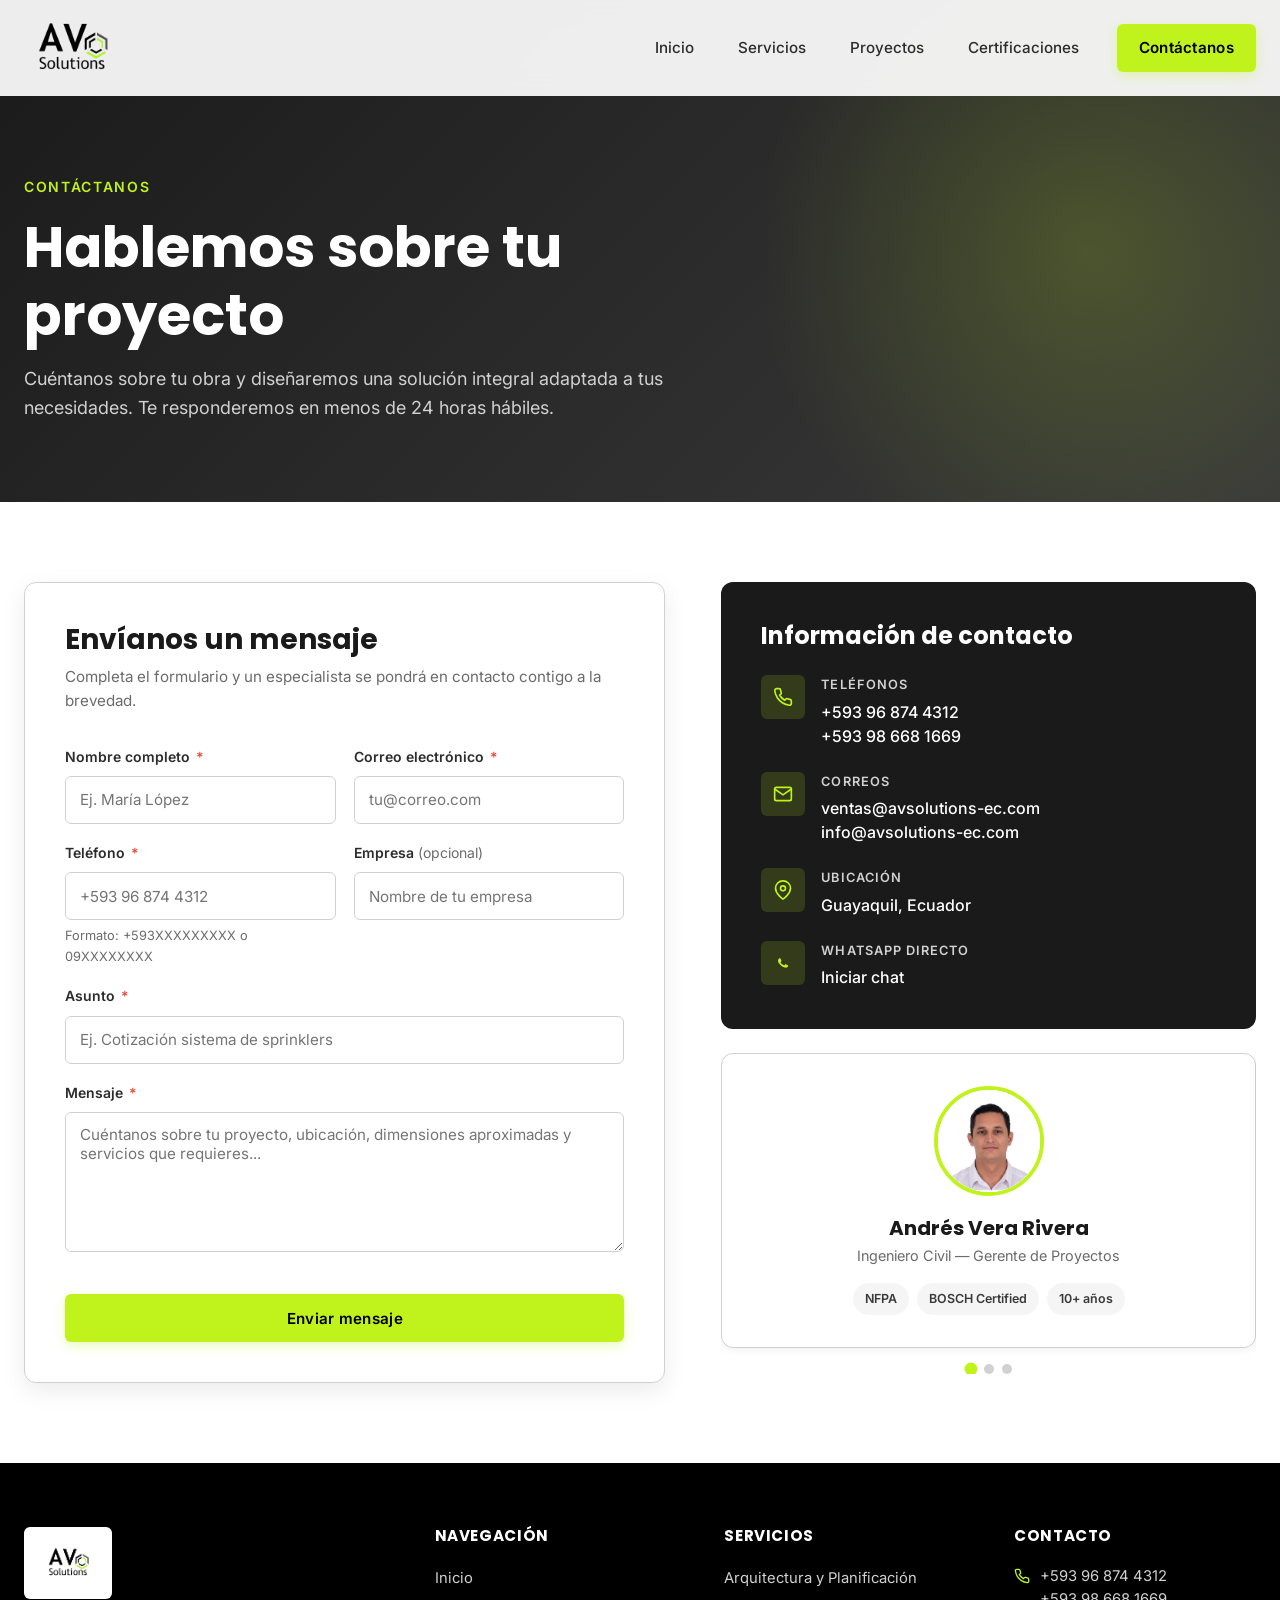
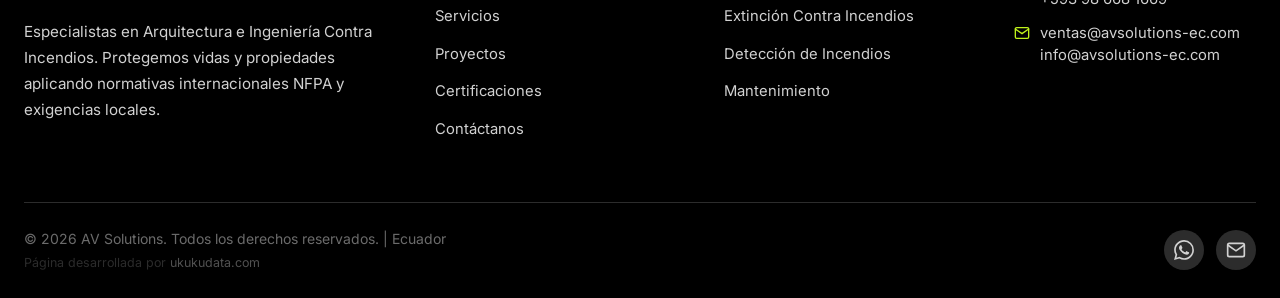
==== commit 5592ce23: "Actualización general del sitio web - Nueva página Quiénes Somos con misión, visión y pilares - Carr" ====
--- a/contactanos.html
+++ b/contactanos.html
@@ -6,7 +6,7 @@
     <meta name="description" content="Contáctanos para asesoría en sistemas contra incendios. AV Solutions - Ecuador. Andrés Vera Rivera, Ingeniero Civil, Gerente de Proyectos.">
     <title>Contáctanos - AV Solutions | Arquitectura e Ingeniería Contra Incendios</title>
 
-    <link rel="icon" type="image/svg+xml" href="img/Logo_del_Cliente.svg">
+    <link rel="icon" type="image/png" href="img/Logo_del_Cliente.png">
     <link rel="preconnect" href="https://fonts.googleapis.com">
     <link rel="preconnect" href="https://fonts.gstatic.com" crossorigin>
     <link href="https://fonts.googleapis.com/css2?family=Inter:wght@400;500;600;700&family=Poppins:wght@500;600;700;800&display=swap" rel="stylesheet">
@@ -22,7 +22,7 @@
         <div class="container">
             <nav class="nav" aria-label="Navegación principal">
                 <a href="index.html" class="nav-logo" aria-label="AV Solutions - Inicio">
-                    <img src="img/Logo_del_Cliente.svg" alt="AV Solutions">
+                    <img src="img/Logo_del_Cliente.png" alt="AV Solutions">
                 </a>
 
                 <button class="nav-toggle" aria-label="Abrir menú" aria-expanded="false">
@@ -234,16 +234,58 @@
                         </div>
                     </div>
 
-                    <div class="manager-card">
-                        <div class="manager-photo">
-                            <img src="img/Foto_Cliente.svg" alt="Andrés Vera Rivera">
+                    <!-- Carrusel de equipo -->
+                    <div class="team-carousel">
+                        <div class="team-track">
+
+                            <!-- Andrés -->
+                            <div class="manager-card">
+                                <div class="manager-photo">
+                                    <img src="img/Foto_Cliente.svg" alt="Andrés Vera Rivera">
+                                </div>
+                                <h4>Andrés Vera Rivera</h4>
+                                <p class="role">Ingeniero Civil — Gerente de Proyectos</p>
+                                <div class="badges">
+                                    <span class="badge">NFPA</span>
+                                    <span class="badge">BOSCH Certified</span>
+                                    <span class="badge">10+ años</span>
+                                </div>
+                            </div>
+
+                            <!-- Mayra -->
+                            <div class="manager-card">
+                                <div class="manager-photo">
+                                    <img src="img/foto_mae.png" alt="Mayra Arévalo">
+                                </div>
+                                <h4>Mayra Arévalo</h4>
+                                <p class="role">Ingeniera Electromecánica — Dirección de Obras</p>
+                                <div class="badges">
+                                    <span class="badge">Máster Electricidad</span>
+                                    <span class="badge">Energías Renovables</span>
+                                    <span class="badge">Eficiencia Energética</span>
+                                </div>
+                            </div>
+
+                            <!-- José -->
+                            <div class="manager-card">
+                                <div class="manager-photo">
+                                    <img src="img/foto_jose.png" alt="José Gabriel Vera">
+                                </div>
+                                <h4>José Gabriel Vera</h4>
+                                <p class="role">Arquitecto — Coordinador de Proyectos</p>
+                                <div class="badges">
+                                    <span class="badge">NFPA</span>
+                                    <span class="badge">Analista Seg. Humana</span>
+                                </div>
+                            </div>
+
                         </div>
-                        <h4>Andrés Vera Rivera</h4>
-                        <p class="role">Ingeniero Civil — Gerente de Proyectos</p>
-                        <div class="badges">
-                            <span class="badge">NFPA</span>
-                            <span class="badge">BOSCH Certified</span>
-                            <span class="badge">10+ años</span>
+
+                        <!-- Controles -->
+                        <div class="team-dots" role="tablist" aria-label="Perfil del equipo">
+                            <button class="team-dot is-active" role="tab" aria-selected="true" aria-label="Andrés Vera"></button>
+                            <button class="team-dot" role="tab" aria-selected="false" aria-label="Mayra Arévalo"></button>
+                            <button class="team-dot" role="tab" aria-selected="false" aria-label="José Gabriel Vera"></button>
                         </div>
                     </div>
                 </div>
@@ -258,7 +300,7 @@
             <div class="footer-grid">
                 <div class="footer-brand">
                     <a href="index.html" class="footer-brand-logo" aria-label="AV Solutions - Inicio">
-                        <img src="img/Logo_del_Cliente.svg" alt="AV Solutions">
+                        <img src="img/Logo_del_Cliente.png" alt="AV Solutions">
                     </a>
                     <p>Especialistas en Arquitectura e Ingeniería Contra Incendios. Protegemos vidas y propiedades aplicando normativas internacionales NFPA y exigencias locales.</p>
                 </div>
@@ -313,6 +355,37 @@
 
     <script>document.getElementById('year').textContent = new Date().getFullYear();</script>
     <script src="js/script.js"></script>
+    <script>
+    (function () {
+        const track = document.querySelector('.team-track');
+        const dots  = document.querySelectorAll('.team-dot');
+        if (!track || !dots.length) return;
+
+        let current = 0;
+        const total = dots.length;
+        let timer;
+
+        function goTo(idx) {
+            current = (idx + total) % total;
+            track.style.transform = 'translateX(-' + (current * 100) + '%)';
+            dots.forEach((d, i) => {
+                d.classList.toggle('is-active', i === current);
+                d.setAttribute('aria-selected', i === current);
+            });
+        }
+
+        function next() { goTo(current + 1); }
+
+        function startAuto() { timer = setInterval(next, 3500); }
+        function stopAuto()  { clearInterval(timer); }
+
+        dots.forEach((d, i) => {
+            d.addEventListener('click', () => { stopAuto(); goTo(i); startAuto(); });
+        });
+
+        startAuto();
+    })();
+    </script>
 
 </body>
 </html>
--- a/css/styles.css
+++ b/css/styles.css
@@ -1198,6 +1198,7 @@
     background: var(--color-gris-700);
 }
 
+/* imagen simple (servicios sin carrusel) */
 .servicio-detalle-visual > img {
     position: absolute;
     inset: 0;
@@ -1209,6 +1210,72 @@
 
 .servicio-detalle-visual:hover > img {
     transform: scale(1.04);
+}
+
+/* carrusel de servicio */
+.sd-carousel .sd-carousel-track {
+    position: absolute;
+    inset: 0;
+    display: flex;
+    transition: transform 0.55s cubic-bezier(0.4, 0, 0.2, 1);
+}
+
+.sd-carousel .sd-carousel-track img {
+    min-width: 100%;
+    height: 100%;
+    object-fit: cover;
+    flex-shrink: 0;
+    position: static;
+    transition: none;
+}
+
+.sd-carousel-btn {
+    position: absolute;
+    top: 50%;
+    transform: translateY(-50%);
+    z-index: 3;
+    width: 38px;
+    height: 38px;
+    border-radius: 50%;
+    background: rgba(0,0,0,0.45);
+    backdrop-filter: blur(6px);
+    border: 1px solid rgba(255,255,255,0.2);
+    display: flex;
+    align-items: center;
+    justify-content: center;
+    cursor: pointer;
+    transition: background 0.2s;
+}
+
+.sd-carousel-btn:hover { background: var(--color-verde); }
+.sd-carousel-btn svg { width: 18px; height: 18px; stroke: #fff; }
+.sd-carousel-btn.prev { left: 12px; }
+.sd-carousel-btn.next { right: 12px; }
+
+.sd-carousel-dots {
+    position: absolute;
+    bottom: 80px;
+    left: 50%;
+    transform: translateX(-50%);
+    display: flex;
+    gap: 6px;
+    z-index: 3;
+}
+
+.sd-carousel-dots .dot {
+    width: 8px;
+    height: 8px;
+    border-radius: 50%;
+    background: rgba(255,255,255,0.5);
+    border: none;
+    cursor: pointer;
+    padding: 0;
+    transition: background 0.2s, transform 0.2s;
+}
+
+.sd-carousel-dots .dot.is-active {
+    background: var(--color-verde);
+    transform: scale(1.35);
 }
 
 .servicio-detalle-visual::after {
@@ -1508,6 +1575,80 @@
     font-size: 0.78rem;
     font-weight: 600;
     border-radius: 100px;
+}
+
+/* Certificados dentro de la card */
+.manager-certs {
+    display: flex;
+    flex-direction: column;
+    gap: 8px;
+    margin-top: 16px;
+    border-top: 1px solid var(--color-gris-300);
+    padding-top: 16px;
+}
+
+.cert-link {
+    display: flex;
+    align-items: center;
+    gap: 8px;
+    font-size: 0.82rem;
+    font-weight: 500;
+    color: var(--color-gris-700);
+    text-decoration: none;
+    padding: 6px 10px;
+    border-radius: 8px;
+    transition: background 0.2s, color 0.2s;
+}
+
+.cert-link:hover {
+    background: var(--color-verde-suave);
+    color: var(--color-negro);
+}
+
+.cert-link svg {
+    width: 15px;
+    height: 15px;
+    flex-shrink: 0;
+    stroke: var(--color-verde-oscuro);
+}
+
+/* Carrusel de equipo */
+.team-carousel {
+    overflow: hidden;
+    position: relative;
+}
+
+.team-track {
+    display: flex;
+    transition: transform 0.5s cubic-bezier(0.4, 0, 0.2, 1);
+}
+
+.team-track .manager-card {
+    min-width: 100%;
+    flex-shrink: 0;
+}
+
+.team-dots {
+    display: flex;
+    justify-content: center;
+    gap: 8px;
+    margin-top: 16px;
+}
+
+.team-dot {
+    width: 10px;
+    height: 10px;
+    border-radius: 50%;
+    border: none;
+    background: var(--color-gris-300);
+    cursor: pointer;
+    padding: 0;
+    transition: background 0.2s, transform 0.2s;
+}
+
+.team-dot.is-active {
+    background: var(--color-verde);
+    transform: scale(1.3);
 }
 
 /* ==========================================================================
@@ -1899,3 +2040,162 @@
         scroll-behavior: auto !important;
     }
 }
+
+/* ============= QUIÉNES SOMOS ============= */
+
+/* — Sección intro — */
+.qs-section {
+    padding: 80px 0 60px;
+    background: var(--color-blanco);
+}
+
+.qs-intro {
+    max-width: 760px;
+    margin: 0 auto;
+    text-align: center;
+}
+
+.qs-intro p {
+    color: var(--color-gris-500);
+    font-size: 1.05rem;
+    line-height: 1.85;
+    margin-bottom: 1.1rem;
+}
+
+.qs-intro p:last-child { margin-bottom: 0; }
+
+/* — Pilares / estadísticas — */
+.qs-pilares {
+    display: grid;
+    grid-template-columns: repeat(4, 1fr);
+    gap: 1.5rem;
+    margin-top: 56px;
+}
+
+.qs-pilar {
+    display: flex;
+    flex-direction: column;
+    align-items: center;
+    gap: 10px;
+    padding: 2rem 1.25rem;
+    background: var(--color-gris-100);
+    border-radius: 16px;
+    border-bottom: 3px solid var(--color-verde);
+    text-align: center;
+    transition: transform 0.25s ease, box-shadow 0.25s ease;
+}
+
+.qs-pilar:hover {
+    transform: translateY(-4px);
+    box-shadow: 0 12px 32px rgba(0,0,0,0.08);
+}
+
+.qs-pilar-icon {
+    width: 48px;
+    height: 48px;
+    background: var(--color-verde);
+    border-radius: 12px;
+    display: flex;
+    align-items: center;
+    justify-content: center;
+}
+
+.qs-pilar-icon svg {
+    width: 24px;
+    height: 24px;
+    stroke: var(--color-negro);
+}
+
+.qs-pilar-num {
+    font-family: var(--font-display);
+    font-size: 1.6rem;
+    font-weight: 800;
+    color: var(--color-gris-900);
+    line-height: 1;
+}
+
+.qs-pilar-label {
+    font-size: 0.82rem;
+    font-weight: 500;
+    color: var(--color-gris-500);
+    text-transform: uppercase;
+    letter-spacing: 0.06em;
+}
+
+/* — Sección Misión / Visión — */
+.qs-mv-section {
+    padding: 80px 0 96px;
+    background: var(--color-gris-100);
+    position: relative;
+    overflow: hidden;
+}
+
+.qs-mv {
+    display: grid;
+    grid-template-columns: 1fr 1fr;
+    gap: 1.5rem;
+    margin-top: 2.5rem;
+}
+
+.qs-mv-card {
+    background: var(--color-blanco);
+    border: 1px solid var(--color-gris-300);
+    border-top: 3px solid var(--color-verde);
+    border-radius: 16px;
+    padding: 2.25rem 2rem;
+    display: flex;
+    flex-direction: column;
+    gap: 1.25rem;
+    transition: box-shadow 0.25s ease, transform 0.25s ease;
+}
+
+.qs-mv-card:hover {
+    box-shadow: 0 12px 32px rgba(0,0,0,0.08);
+    transform: translateY(-4px);
+}
+
+.qs-mv-card-header {
+    display: flex;
+    align-items: center;
+    gap: 1rem;
+}
+
+.qs-mv-icon {
+    width: 52px;
+    height: 52px;
+    flex-shrink: 0;
+    background: var(--color-verde);
+    border-radius: 14px;
+    display: flex;
+    align-items: center;
+    justify-content: center;
+}
+
+.qs-mv-icon svg {
+    width: 26px;
+    height: 26px;
+    stroke: var(--color-negro);
+}
+
+.qs-mv-card h3 {
+    font-family: var(--font-display);
+    font-size: 1.4rem;
+    font-weight: 700;
+    color: var(--color-gris-900);
+    margin: 0;
+}
+
+.qs-mv-card p {
+    color: var(--color-gris-500);
+    font-size: 0.975rem;
+    line-height: 1.8;
+}
+
+@media (max-width: 900px) {
+    .qs-pilares { grid-template-columns: repeat(2, 1fr); }
+}
+
+@media (max-width: 640px) {
+    .qs-pilares { grid-template-columns: 1fr 1fr; }
+    .qs-mv { grid-template-columns: 1fr; }
+}
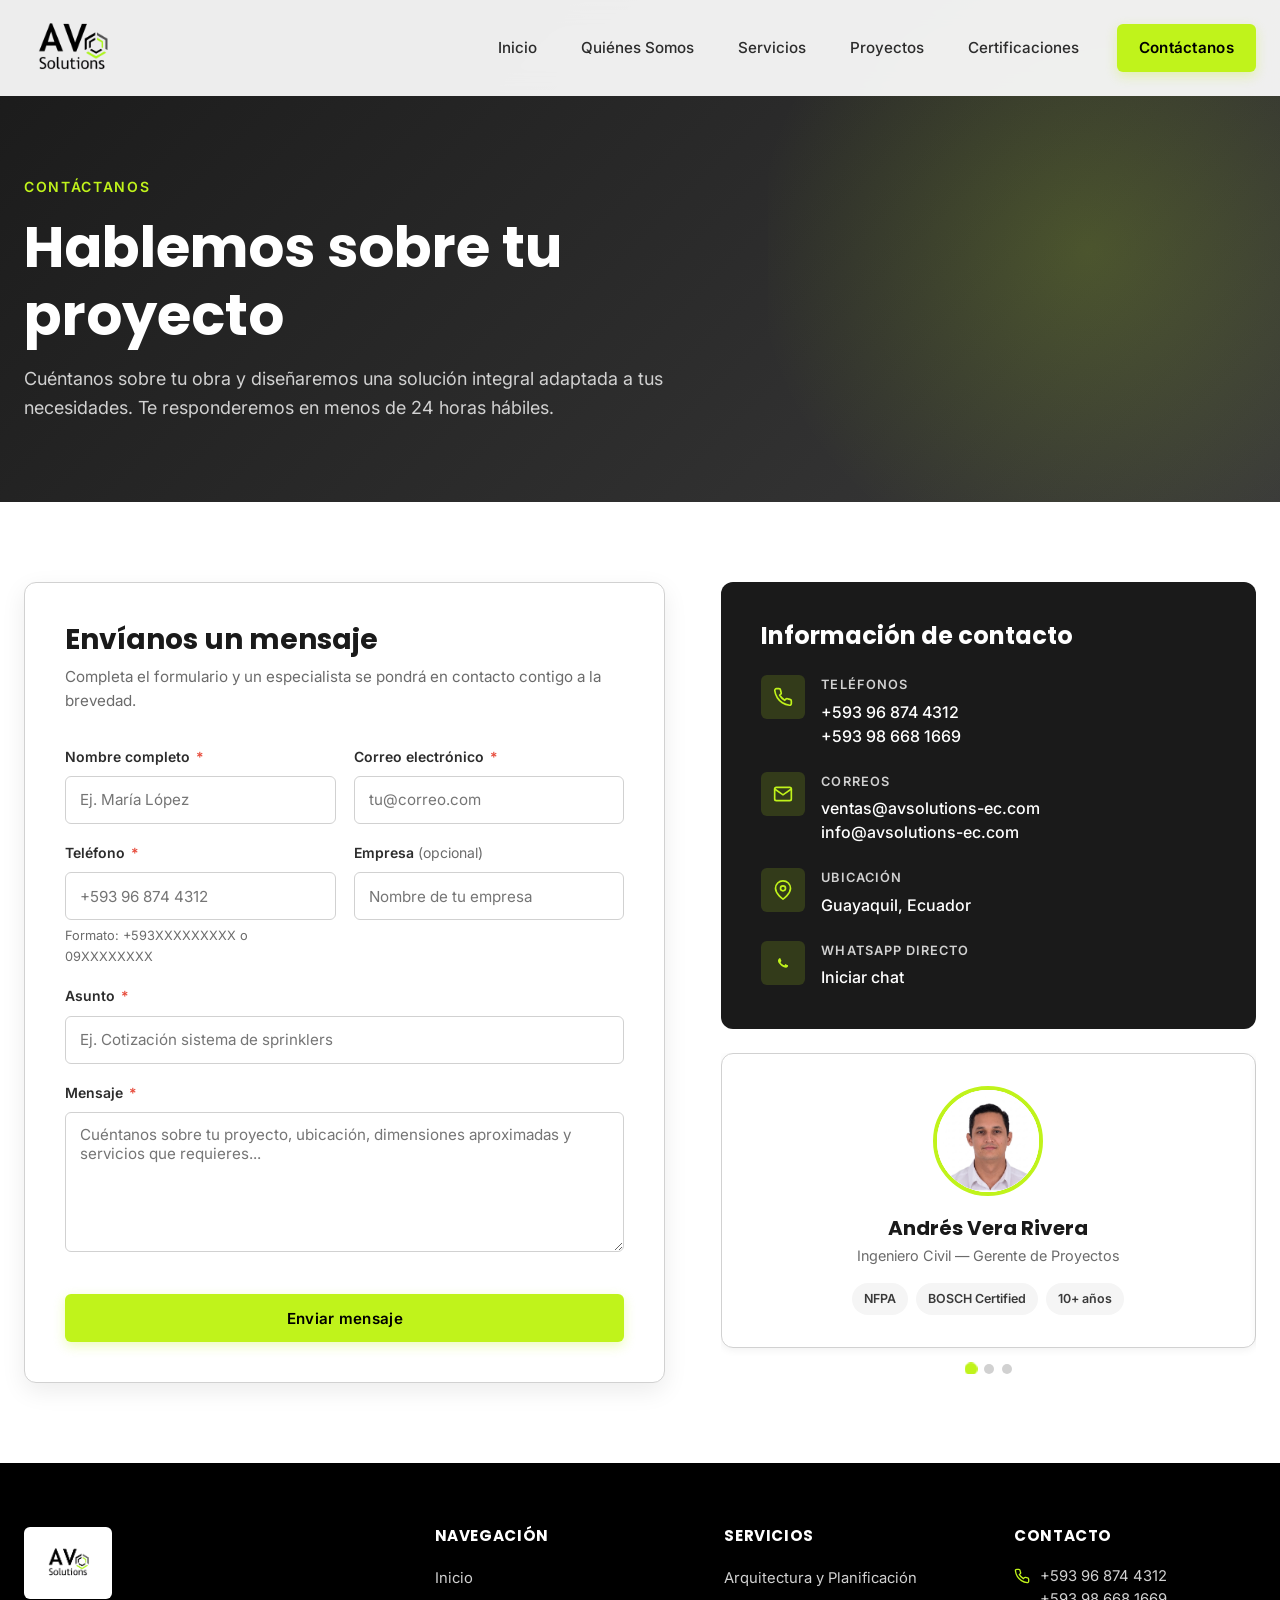
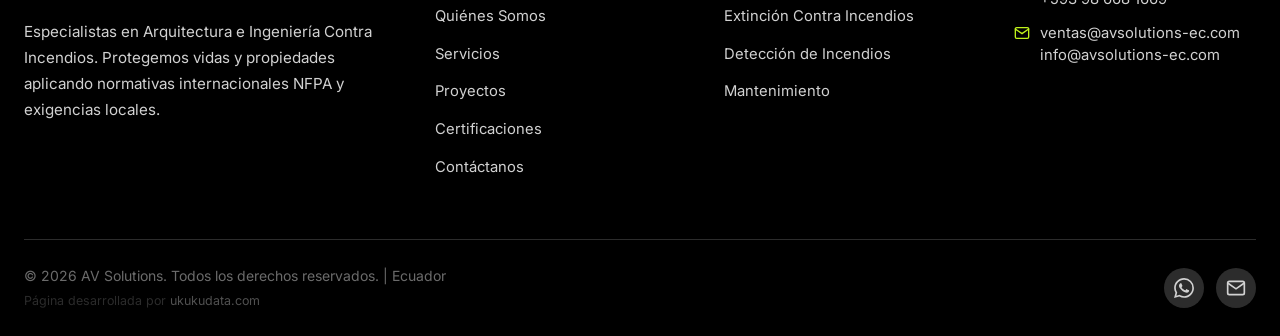
==== commit cdf27b91: "Fix: agregar enlace Quiénes Somos al navbar y footer de contactanos.html Co-Authored-By: Claude Sonn" ====
--- a/contactanos.html
+++ b/contactanos.html
@@ -33,6 +33,7 @@
 
                 <ul class="nav-menu">
                     <li><a href="index.html" class="nav-link">Inicio</a></li>
+                    <li><a href="quienes-somos.html" class="nav-link">Quiénes Somos</a></li>
                     <li><a href="servicios.html" class="nav-link">Servicios</a></li>
                     <li><a href="index.html#proyectos" class="nav-link">Proyectos</a></li>
                     <li><a href="index.html#certificaciones" class="nav-link">Certificaciones</a></li>
@@ -309,6 +310,7 @@
                     <h5>Navegación</h5>
                     <ul>
                         <li><a href="index.html">Inicio</a></li>
+                        <li><a href="quienes-somos.html">Quiénes Somos</a></li>
                         <li><a href="servicios.html">Servicios</a></li>
                         <li><a href="index.html#proyectos">Proyectos</a></li>
                         <li><a href="index.html#certificaciones">Certificaciones</a></li>
--- a/css/styles.css
+++ b/css/styles.css
@@ -1616,16 +1616,21 @@
 .team-carousel {
     overflow: hidden;
     position: relative;
+    width: 100%;
 }
 
 .team-track {
     display: flex;
+    flex-wrap: nowrap;
     transition: transform 0.5s cubic-bezier(0.4, 0, 0.2, 1);
+    will-change: transform;
 }
 
 .team-track .manager-card {
     min-width: 100%;
+    width: 100%;
     flex-shrink: 0;
+    box-sizing: border-box;
 }
 
 .team-dots {
@@ -2093,17 +2098,26 @@
 .qs-pilar-icon {
     width: 48px;
     height: 48px;
+    min-width: 48px;
+    min-height: 48px;
     background: var(--color-verde);
     border-radius: 12px;
     display: flex;
     align-items: center;
     justify-content: center;
+    overflow: hidden;
 }
 
 .qs-pilar-icon svg {
-    width: 24px;
-    height: 24px;
+    width: 24px !important;
+    height: 24px !important;
+    min-width: 24px;
+    min-height: 24px;
+    max-width: 24px;
+    max-height: 24px;
     stroke: var(--color-negro);
+    display: block;
+    flex-shrink: 0;
 }
 
 .qs-pilar-num {
@@ -2163,18 +2177,27 @@
 .qs-mv-icon {
     width: 52px;
     height: 52px;
+    min-width: 52px;
+    min-height: 52px;
     flex-shrink: 0;
     background: var(--color-verde);
     border-radius: 14px;
     display: flex;
     align-items: center;
     justify-content: center;
+    overflow: hidden;
 }
 
 .qs-mv-icon svg {
-    width: 26px;
-    height: 26px;
+    width: 26px !important;
+    height: 26px !important;
+    min-width: 26px;
+    min-height: 26px;
+    max-width: 26px;
+    max-height: 26px;
     stroke: var(--color-negro);
+    display: block;
+    flex-shrink: 0;
 }
 
 .qs-mv-card h3 {
